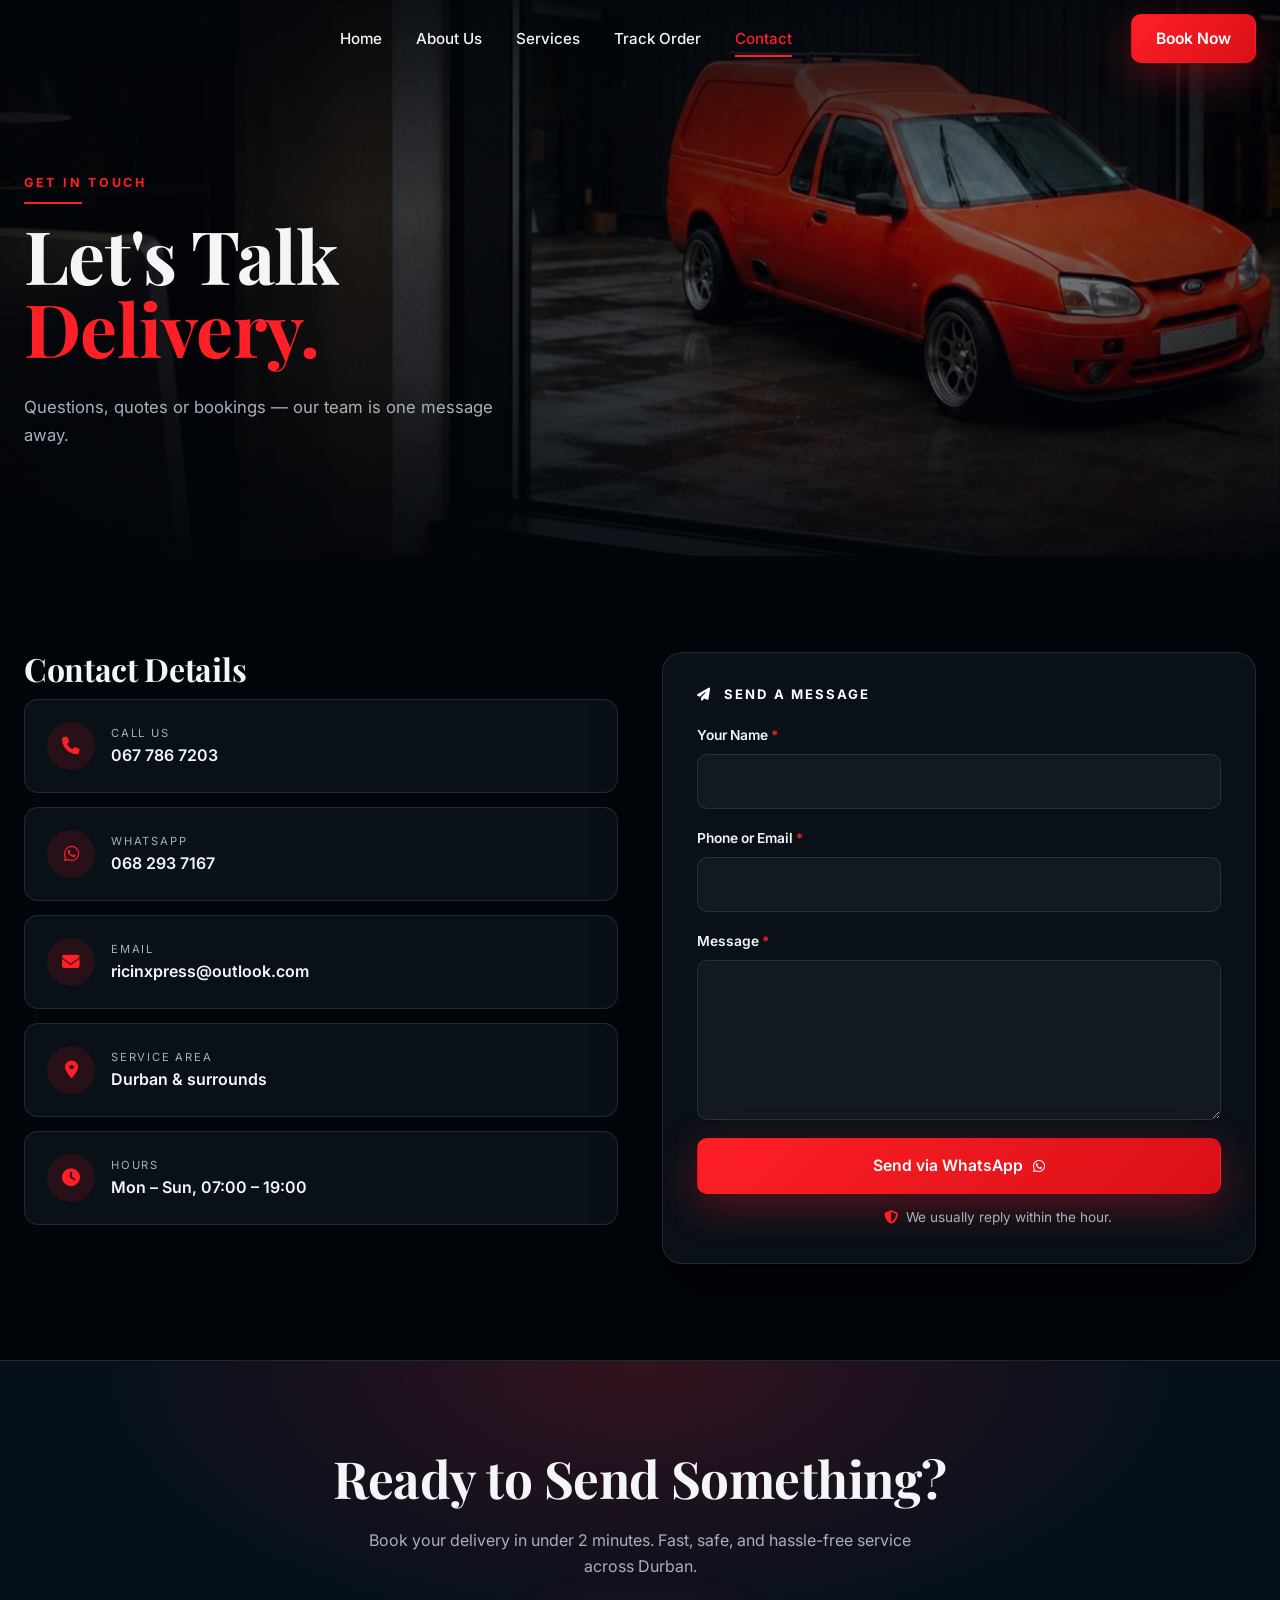
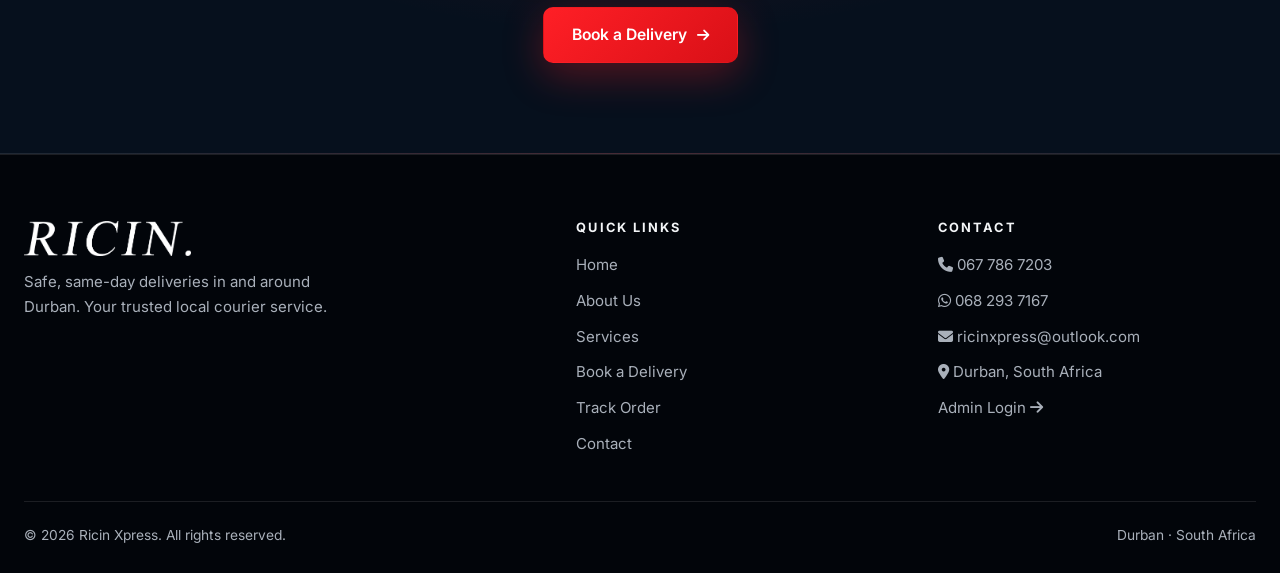
==== contact.html @ 2b0436d1 "files" ====
<!DOCTYPE html>
<html lang="en">
<head>
  <meta charset="UTF-8">
  <meta name="viewport" content="width=device-width, initial-scale=1.0">
  <title>Contact Ricin Xpress | Durban Courier Support</title>
  <meta name="description" content="Call, WhatsApp or email Ricin Xpress for same-day courier bookings and support across Durban. We reply fast, seven days a week.">
  <link rel="canonical" href="https://www.ricinxpress.co.za/contact.html">
  <meta property="og:title" content="Contact Ricin Xpress | Durban Courier Support">
  <meta property="og:description" content="Questions, quotes or bookings — our team is one message away.">
  <meta property="og:type" content="website">
  <meta name="twitter:card" content="summary_large_image">
  <link rel="preconnect" href="https://fonts.googleapis.com">
  <link rel="preconnect" href="https://fonts.gstatic.com" crossorigin>
  <link href="https://fonts.googleapis.com/css2?family=Playfair+Display:ital,wght@0,600;0,700;0,900;1,700&family=Inter:wght@400;500;600;700;900&display=swap" rel="stylesheet">
  <link rel="stylesheet" href="css/styles.css">
  <link rel="stylesheet" href="https://cdnjs.cloudflare.com/ajax/libs/font-awesome/6.5.1/css/all.min.css">
  <link rel="icon" type="image/png" href="favicon.png">
  <link rel="apple-touch-icon" href="apple-touch-icon.png">
  <script>document.documentElement.className+=" js";window.addEventListener("error",function(){document.documentElement.className=document.documentElement.className.replace(" js","");});</script>
</head>
<body>
  <a class="skip-link" href="#main">Skip to content</a>

  <header class="header">
    <div class="header-inner">
      <button class="mobile-toggle" aria-label="Toggle navigation" aria-expanded="false"><span></span><span></span><span></span></button>
      <nav class="nav" aria-label="Main navigation">
        <a href="index.html" class="nav-link">Home</a>
        <a href="about.html" class="nav-link">About Us</a>
        <a href="services.html" class="nav-link">Services</a>
        <a href="track.html" class="nav-link">Track Order</a>
        <a href="contact.html" class="nav-link">Contact</a>
        <a href="book.html" class="btn btn-primary nav-cta">Book Now</a>
      </nav>
      <a href="book.html" class="btn btn-primary header-cta">Book Now</a>
    </div>
  </header>

  <main id="main">
    <section class="page-hero">
      <div class="hero-media">
        <img src="orange.jpeg" alt="Red Ricin Xpress van outside the Durban depot">
      </div>
      <div class="container page-hero-inner">
        <span class="eyebrow">Get In Touch</span>
        <h1 class="page-title">Let's Talk <span class="accent">Delivery.</span></h1>
        <p class="page-lead">Questions, quotes or bookings — our team is one message away.</p>
      </div>
    </section>

    <section class="section">
      <div class="container grid grid-2" style="align-items:start;gap:44px">
        <div class="animate-on-scroll">
          <h2 class="section-title" style="font-size:2rem">Contact Details</h2>
          <div class="grid" style="gap:14px">
            <a class="contact-card" href="tel:0677867203"><span class="ci"><i class="fas fa-phone"></i></span><span><span class="k">Call Us</span><span class="v">067 786 7203</span></span></a>
            <a class="contact-card" href="https://wa.me/27682937167" target="_blank" rel="noopener"><span class="ci"><i class="fab fa-whatsapp"></i></span><span><span class="k">WhatsApp</span><span class="v">068 293 7167</span></span></a>
            <a class="contact-card" href="mailto:ricinxpress@outlook.com"><span class="ci"><i class="fas fa-envelope"></i></span><span><span class="k">Email</span><span class="v">ricinxpress@outlook.com</span></span></a>
            <div class="contact-card"><span class="ci"><i class="fas fa-location-dot"></i></span><span><span class="k">Service Area</span><span class="v">Durban &amp; surrounds</span></span></div>
            <div class="contact-card"><span class="ci"><i class="fas fa-clock"></i></span><span><span class="k">Hours</span><span class="v">Mon – Sun, 07:00 – 19:00</span></span></div>
          </div>
        </div>

        <form class="form-card animate-on-scroll" id="contactForm" novalidate>
          <h2 class="form-section-title"><i class="fas fa-paper-plane"></i> Send a Message</h2>
          <div class="form-group">
            <label for="cName">Your Name <span class="text-red">*</span></label>
            <input type="text" id="cName" maxlength="80" required>
            <span class="field-error" id="err-cName"></span>
          </div>
          <div class="form-group">
            <label for="cContact">Phone or Email <span class="text-red">*</span></label>
            <input type="text" id="cContact" maxlength="120" required>
            <span class="field-error" id="err-cContact"></span>
          </div>
          <div class="form-group">
            <label for="cMessage">Message <span class="text-red">*</span></label>
            <textarea id="cMessage" rows="5" maxlength="800" required></textarea>
            <span class="field-error" id="err-cMessage"></span>
          </div>
          <button type="submit" class="btn btn-primary btn-block">Send via WhatsApp <i class="fab fa-whatsapp"></i></button>
          <p class="track-note" style="justify-content:center;margin-top:12px"><i class="fas fa-shield-halved"></i> We usually reply within the hour.</p>
        </form>
      </div>
    </section>

    <section class="cta-band">
      <div class="container animate-on-scroll">
        <h2>Ready to Send Something?</h2>
        <p>Book your delivery in under 2 minutes. Fast, safe, and hassle-free service across Durban.</p>
        <a href="book.html" class="btn btn-primary">Book a Delivery <i class="fas fa-arrow-right"></i></a>
      </div>
    </section>
  </main>

  <footer class="footer">
    <div class="container">
      <div class="footer-grid">
        <div>
          <span class="brand"><img src="ricin-wordmark.png" alt="RICIN." class="brand-mark"></span>
          <p style="margin-top:14px">Safe, same-day deliveries in and around Durban. Your trusted local courier service.</p>
        </div>
        <div>
          <h4>Quick Links</h4>
          <ul>
            <li><a href="index.html">Home</a></li>
            <li><a href="about.html">About Us</a></li>
            <li><a href="services.html">Services</a></li>
            <li><a href="book.html">Book a Delivery</a></li>
            <li><a href="track.html">Track Order</a></li>
            <li><a href="contact.html">Contact</a></li>
          </ul>
        </div>
        <div>
          <h4>Contact</h4>
          <ul>
            <li><a href="tel:0677867203"><i class="fas fa-phone"></i> 067 786 7203</a></li>
            <li><a href="https://wa.me/27682937167" target="_blank" rel="noopener"><i class="fab fa-whatsapp"></i> 068 293 7167</a></li>
            <li><a href="mailto:ricinxpress@outlook.com"><i class="fas fa-envelope"></i> ricinxpress@outlook.com</a></li>
            <li><i class="fas fa-location-dot"></i> Durban, South Africa</li>
            <li><a href="login.html">Admin Login <i class="fas fa-arrow-right"></i></a></li>
          </ul>
        </div>
      </div>
      <div class="footer-bottom">
        <span>&copy; <span id="year">2026</span> Ricin Xpress. All rights reserved.</span>
        <span>Durban · South Africa</span>
      </div>
    </div>
  </footer>

  <script src="js/main.js"></script>
  <script src="js/contact.js"></script>
</body>
</html>
---- css/styles.css ----
/* ==========================================================================
   RICIN XPRESS — Design System (vanilla CSS)
   ========================================================================== */

:root {
  --black: #02050a;
  --navy: #06101d;
  --navy-2: #0a1624;
  --card: rgba(13, 20, 29, 0.78);
  --card-solid: #0c141f;
  --red: #ff1f26;
  --red-dark: #d91017;
  --white: #ffffff;
  --text: #f3f5f7;
  --muted: #a9b0ba;
  --border: rgba(255, 255, 255, 0.1);
  --border-strong: rgba(255, 255, 255, 0.18);

  --serif: "Playfair Display", Georgia, serif;
  --sans: "Inter", -apple-system, BlinkMacSystemFont, "Segoe UI", sans-serif;

  --glow: 0 12px 40px rgba(255, 31, 38, 0.32);
  --shadow: 0 24px 60px rgba(0, 0, 0, 0.55);
  --radius: 14px;
  --radius-lg: 20px;
  --header-h: 78px;
  --maxw: 1280px;
  --ease: cubic-bezier(0.22, 0.61, 0.36, 1);
}

*,
*::before,
*::after { box-sizing: border-box; }

html { scroll-behavior: smooth; -webkit-text-size-adjust: 100%; }

body {
  margin: 0;
  background: var(--black);
  color: var(--text);
  font-family: var(--sans);
  font-size: 16px;
  line-height: 1.65;
  overflow-x: hidden;
  -webkit-font-smoothing: antialiased;
}

img { max-width: 100%; display: block; }
a { color: inherit; text-decoration: none; }
button, input, select, textarea { font: inherit; color: inherit; }

:focus-visible {
  outline: 2px solid var(--red);
  outline-offset: 3px;
  border-radius: 6px;
}

h1, h2, h3, h4 {
  font-family: var(--serif);
  font-weight: 700;
  line-height: 1.08;
  margin: 0 0 0.4em;
  letter-spacing: -0.01em;
}

p { margin: 0 0 1em; }

.container {
  width: 100%;
  max-width: var(--maxw);
  margin: 0 auto;
  padding: 0 24px;
}

.skip-link {
  position: absolute;
  left: -9999px;
  top: 0;
  background: var(--red);
  color: #fff;
  padding: 10px 18px;
  z-index: 999;
}
.skip-link:focus { left: 12px; top: 12px; }

.eyebrow {
  display: inline-block;
  font-family: var(--sans);
  font-size: 0.78rem;
  font-weight: 700;
  letter-spacing: 0.22em;
  text-transform: uppercase;
  color: var(--red);
  margin-bottom: 14px;
}
.eyebrow::after {
  content: "";
  display: block;
  width: 58px;
  height: 2px;
  background: var(--red);
  margin-top: 8px;
}
.eyebrow.center { display: block; text-align: center; }
.eyebrow.center::after { margin: 8px auto 0; }

.text-red { color: var(--red); }
.muted { color: var(--muted); }
.section { padding: 96px 0; position: relative; }
.section-dark { background: linear-gradient(180deg, var(--black), var(--navy) 55%, var(--black)); }
.section-title { font-size: clamp(2rem, 4.2vw, 3.1rem); margin-bottom: 12px; }
.section-head { max-width: 720px; margin: 0 auto 56px; text-align: center; }
.section-head p { color: var(--muted); }

/* ---------- Buttons ---------- */
.btn {
  white-space: nowrap;
  display: inline-flex;

  align-items: center;
  justify-content: center;
  gap: 10px;
  padding: 14px 28px;
  border-radius: 10px;
  border: 1px solid transparent;
  font-weight: 600;
  font-size: 0.98rem;
  cursor: pointer;
  transition: transform 0.25s var(--ease), box-shadow 0.25s var(--ease),
    background 0.25s var(--ease), border-color 0.25s var(--ease);
  background: transparent;
}
.btn i { font-size: 0.9em; }
.btn-primary {
  background: linear-gradient(135deg, var(--red), var(--red-dark));
  color: #fff;
  box-shadow: var(--glow);
}
.btn-primary:hover { transform: translateY(-2px); box-shadow: 0 16px 48px rgba(255, 31, 38, 0.48); }
.btn-ghost { border-color: var(--border-strong); color: var(--white); -webkit-backdrop-filter: blur(8px); backdrop-filter: blur(8px); }
.btn-ghost:hover { border-color: var(--red); color: var(--red); transform: translateY(-2px); }
.btn-block { width: 100%; }
.btn-sm { padding: 9px 18px; font-size: 0.88rem; gap: 8px; }
.btn[disabled] { opacity: 0.65; cursor: not-allowed; transform: none; }

.spinner {
  width: 16px;
  height: 16px;
  border: 2px solid rgba(255, 255, 255, 0.4);
  border-top-color: #fff;
  border-radius: 50%;
  animation: spin 0.7s linear infinite;
  display: inline-block;
}
@keyframes spin { to { transform: rotate(360deg); } }

/* ---------- Header ---------- */
.header {
  position: fixed;
  inset: 0 0 auto 0;
  height: var(--header-h);
  display: flex;
  align-items: center;
  z-index: 100;
  transition: background 0.35s var(--ease), border-color 0.35s var(--ease), backdrop-filter 0.35s;
  border-bottom: 1px solid transparent;
}
.header.scrolled {
  background: rgba(3, 7, 13, 0.86);
  -webkit-backdrop-filter: blur(16px); backdrop-filter: blur(16px);
  border-bottom-color: var(--border);
}
.header-inner {
  width: 100%;
  max-width: var(--maxw);
  margin: 0 auto;
  padding: 0 24px;
  display: flex;
  align-items: center;
  justify-content: space-between;
  gap: 24px;
}
.brand {
  font-family: var(--serif);
  font-style: italic;
  font-size: 1.9rem;
  font-weight: 700;
  letter-spacing: 0.01em;
  color: var(--white);
  line-height: 1;
}
.brand span { color: var(--white); font-style: italic; font-weight: 700; }
.nav { display: flex; align-items: center; gap: 34px; }
.nav-link {
  position: relative;
  font-size: 0.95rem;
  font-weight: 500;
  color: var(--text);
  padding: 6px 0;
  transition: color 0.25s var(--ease);
}
.nav-link::after {
  content: "";
  position: absolute;
  left: 0;
  bottom: 0;
  height: 2px;
  width: 0;
  background: var(--red);
  transition: width 0.3s var(--ease);
}
.nav-link:hover { color: var(--red); }
.nav-link:hover::after,
.nav-link.active::after { width: 100%; }
.nav-link.active { color: var(--red); }
.header-cta { padding: 11px 24px; }

.mobile-toggle {
  display: none;
  width: 44px;
  height: 44px;
  border: 1px solid var(--border);
  background: rgba(255, 255, 255, 0.04);
  border-radius: 10px;
  cursor: pointer;
  position: relative;
}
.mobile-toggle span {
  position: absolute;
  left: 12px;
  width: 18px;
  height: 2px;
  background: var(--white);
  transition: transform 0.3s var(--ease), opacity 0.2s;
}
.mobile-toggle span:nth-child(1) { top: 15px; }
.mobile-toggle span:nth-child(2) { top: 21px; }
.mobile-toggle span:nth-child(3) { top: 27px; }
.mobile-toggle.active span:nth-child(1) { transform: translateY(6px) rotate(45deg); }
.mobile-toggle.active span:nth-child(2) { opacity: 0; }
.mobile-toggle.active span:nth-child(3) { transform: translateY(-6px) rotate(-45deg); }

/* ---------- Hero ---------- */
.hero {
  position: relative;
  min-height: 100vh;
  display: flex;
  align-items: center;
  padding: calc(var(--header-h) + 48px) 0 56px;
  overflow: hidden;
}
.hero-media {
  position: absolute;
  inset: 0;
  z-index: 0;
}
.hero-media img {
  width: 100%;
  height: 100%;
  object-fit: cover;
  object-position: 55% 72%;
  filter: brightness(1.14) contrast(1.06) saturate(1.08);
  image-rendering: -webkit-optimize-contrast;
}
.hero-media::after {
  content: "";
  position: absolute;
  inset: 0;
  background: linear-gradient(100deg, rgba(2, 5, 10, 0.9) 8%, rgba(2, 5, 10, 0.66) 38%,
      rgba(2, 5, 10, 0.16) 68%, rgba(2, 5, 10, 0.45) 100%),
    radial-gradient(70% 60% at 12% 40%, rgba(255, 31, 38, 0.12), transparent 70%);
}

.hero-inner { position: relative; z-index: 1; width: 100%; }
.hero-copy { max-width: 620px; }
.badge-pill {
  display: inline-flex;
  align-items: center;
  gap: 10px;
  padding: 9px 18px;
  border-radius: 999px;
  border: 1px solid var(--border);
  background: rgba(255, 255, 255, 0.05);
  -webkit-backdrop-filter: blur(10px); backdrop-filter: blur(10px);
  font-size: 0.76rem;
  font-weight: 700;
  letter-spacing: 0.18em;
  text-transform: uppercase;
  margin-bottom: 26px;
}
.badge-pill .dot {
  width: 8px;
  height: 8px;
  border-radius: 50%;
  background: var(--red);
  box-shadow: 0 0 0 0 rgba(255, 31, 38, 0.6);
  animation: pulse 2s infinite;
}
@keyframes pulse {
  70% { box-shadow: 0 0 0 12px rgba(255, 31, 38, 0); }
  100% { box-shadow: 0 0 0 0 rgba(255, 31, 38, 0); }
}
.hero-title {
  font-size: clamp(3rem, 8vw, 6rem);
  line-height: 0.94;
  margin-bottom: 16px;
  font-style: italic;
  font-weight: 700;
  letter-spacing: 0.01em;
}
.hero-title .line-2 {
  display: block;
  font-family: var(--sans);
  font-weight: 900;
  letter-spacing: -0.02em;
  color: var(--red);
  text-shadow: 0 0 60px rgba(255, 31, 38, 0.45);
}
.hero-sub {
  font-family: var(--sans);
  font-size: clamp(1.25rem, 2.6vw, 1.85rem);
  font-weight: 500;
  color: var(--white);
  margin-bottom: 14px;
}
.hero-text { color: var(--muted); max-width: 470px; margin-bottom: 28px; }
.hero-points { list-style: none; margin: 0 0 32px; padding: 0; display: grid; gap: 14px; }
.hero-points li { display: flex; align-items: center; gap: 14px; font-weight: 500; }
.hero-points i { color: var(--red); width: 22px; text-align: center; font-size: 1.05rem; }
.hero-actions { display: flex; flex-wrap: wrap; gap: 14px; }

/* Feature strip */
.feature-strip {
  position: relative;
  z-index: 1;
  margin-top: 56px;
  display: grid;
  grid-template-columns: repeat(4, 1fr);
  background: var(--card);
  border: 1px solid var(--border);
  border-radius: var(--radius-lg);
  -webkit-backdrop-filter: blur(14px); backdrop-filter: blur(14px);
  overflow: hidden;
}
.feature-strip .fs-item {
  display: flex;
  align-items: center;
  gap: 16px;
  padding: 24px 26px;
  border-right: 1px solid var(--border);
}
.feature-strip .fs-item:last-child { border-right: none; }
.fs-icon {
  width: 46px;
  height: 46px;
  flex: 0 0 46px;
  border-radius: 50%;
  background: rgba(255, 31, 38, 0.12);
  color: var(--red);
  display: grid;
  place-items: center;
  font-size: 1.1rem;
}
.fs-item strong { display: block; font-size: 0.97rem; }
.fs-item span { font-size: 0.86rem; color: var(--muted); }

/* ---------- Page hero (inner pages) ---------- */
.page-hero {
  position: relative;
  padding: calc(var(--header-h) + 90px) 0 90px;
  overflow: hidden;
}
.page-hero .hero-media img { object-position: center; }
.page-hero-inner { position: relative; z-index: 1; }
.page-title { font-size: clamp(2.6rem, 6.5vw, 4.6rem); line-height: 1; }
.page-title .accent { display: block; color: var(--red); }
.page-lead { color: var(--muted); max-width: 500px; font-size: 1.05rem; }

/* ---------- Cards ---------- */
.grid { display: grid; gap: 22px; }
.grid-2 { grid-template-columns: repeat(2, 1fr); }
.grid-3 { grid-template-columns: repeat(3, 1fr); }
.grid-4 { grid-template-columns: repeat(4, 1fr); }

.card {
  background: var(--card);
  border: 1px solid var(--border);
  border-radius: var(--radius-lg);
  padding: 30px;
  -webkit-backdrop-filter: blur(12px); backdrop-filter: blur(12px);
  transition: transform 0.35s var(--ease), border-color 0.35s var(--ease), box-shadow 0.35s var(--ease);
  position: relative;
  overflow: hidden;
}
.card:hover {
  transform: translateY(-6px);
  border-color: rgba(255, 31, 38, 0.45);
  box-shadow: 0 22px 50px rgba(0, 0, 0, 0.5), 0 0 0 1px rgba(255, 31, 38, 0.12);
}
.card h3 { font-size: 1.28rem; margin-bottom: 8px; }
.card p { color: var(--muted); margin: 0; font-size: 0.95rem; }
.card-icon {
  width: 54px;
  height: 54px;
  border-radius: 14px;
  display: grid;
  place-items: center;
  background: rgba(255, 31, 38, 0.12);
  color: var(--red);
  font-size: 1.3rem;
  margin-bottom: 20px;
}
.card-link {
  display: inline-flex;
  align-items: center;
  gap: 8px;
  margin-top: 18px;
  color: var(--red);
  font-weight: 600;
  font-size: 0.92rem;
}
.card-link i { transition: transform 0.25s var(--ease); }
.card:hover .card-link i { transform: translateX(5px); }

/* Steps */
.steps { display: grid; grid-template-columns: repeat(4, 1fr); gap: 22px; position: relative; }
.steps::before {
  content: "";
  position: absolute;
  top: 34px;
  left: 12%;
  right: 12%;
  height: 1px;
  background: linear-gradient(90deg, transparent, rgba(255, 31, 38, 0.5), transparent);
}
.step { text-align: center; position: relative; }
.step-num {
  width: 68px;
  height: 68px;
  margin: 0 auto 18px;
  border-radius: 50%;
  display: grid;
  place-items: center;
  font-family: var(--serif);
  font-size: 1.4rem;
  font-weight: 700;
  color: var(--white);
  background: var(--navy-2);
  border: 1px solid var(--border-strong);
  position: relative;
  z-index: 1;
  transition: all 0.35s var(--ease);
}
.step:hover .step-num {
  border-color: var(--red);
  color: var(--red);
  box-shadow: var(--glow);
}
.step h3 { font-size: 1.15rem; margin-bottom: 6px; }
.step p { color: var(--muted); font-size: 0.92rem; margin: 0; }

/* CTA band */
.cta-band {
  position: relative;
  padding: 90px 0;
  text-align: center;
  background: radial-gradient(60% 100% at 50% 0%, rgba(255, 31, 38, 0.18), transparent 70%), var(--navy);
  border-top: 1px solid var(--border);
  border-bottom: 1px solid var(--border);
}
.cta-band h2 { font-size: clamp(2rem, 5vw, 3.2rem); }
.cta-band p { color: var(--muted); max-width: 560px; margin: 0 auto 28px; }

/* ---------- Forms ---------- */
.form-card {
  background: var(--card);
  border: 1px solid var(--border);
  border-radius: var(--radius-lg);
  padding: 34px;
  -webkit-backdrop-filter: blur(14px); backdrop-filter: blur(14px);
  box-shadow: var(--shadow);
}
.form-section + .form-section { margin-top: 34px; padding-top: 30px; border-top: 1px solid var(--border); }
.form-section-title {
  display: flex;
  align-items: center;
  gap: 12px;
  font-family: var(--sans);
  font-size: 0.82rem;
  letter-spacing: 0.16em;
  text-transform: uppercase;
  font-weight: 700;
  color: var(--white);
  margin-bottom: 22px;
}
.form-section-title .num { color: var(--red); }
.form-row { display: grid; grid-template-columns: 1fr 1fr; gap: 18px; }
.form-group { margin-bottom: 18px; display: flex; flex-direction: column; }
.form-group label { font-size: 0.86rem; font-weight: 600; margin-bottom: 8px; }
.form-group label .req { color: var(--red); }
.form-group input,
.form-group select,
.form-group textarea {
  background: rgba(255, 255, 255, 0.04);
  border: 1px solid var(--border);
  border-radius: 10px;
  padding: 13px 15px;
  color: var(--white);
  transition: border-color 0.25s var(--ease), box-shadow 0.25s var(--ease), background 0.25s;
  width: 100%;
}
.form-group textarea { min-height: 110px; resize: vertical; }
.form-group input::placeholder,
.form-group textarea::placeholder { color: #6f7783; }
.form-group input:focus,
.form-group select:focus,
.form-group textarea:focus {
  outline: none;
  border-color: var(--red);
  background: rgba(255, 31, 38, 0.06);
  box-shadow: 0 0 0 4px rgba(255, 31, 38, 0.12);
}
.form-group input.error,
.form-group select.error,
.form-group textarea.error { border-color: var(--red); background: rgba(255, 31, 38, 0.08); }
.field-error {
  display: none;
  color: var(--red);
  font-size: 0.8rem;
  margin-top: 6px;
}
.field-error.show { display: block; }
select option { background: var(--navy-2); color: var(--white); }

/* ---------- Toast ---------- */
.toast {
  position: fixed;
  bottom: 28px;
  right: 28px;
  z-index: 2000;
  display: flex;
  align-items: center;
  gap: 12px;
  padding: 14px 20px;
  border-radius: 12px;
  background: var(--card-solid);
  border: 1px solid var(--border-strong);
  box-shadow: var(--shadow);
  transform: translateY(24px);
  opacity: 0;
  transition: all 0.35s var(--ease);
  max-width: min(92vw, 380px);
  font-size: 0.93rem;
}
.toast.show { transform: translateY(0); opacity: 1; }
.toast .ico { width: 26px; height: 26px; border-radius: 50%; display: grid; place-items: center; font-size: 0.8rem; flex: 0 0 26px; }
.toast.success .ico { background: rgba(34, 197, 94, 0.15); color: #22c55e; }
.toast.error .ico { background: rgba(255, 31, 38, 0.15); color: var(--red); }
.toast.info .ico { background: rgba(255, 255, 255, 0.12); color: var(--white); }

/* ---------- Tracking ---------- */
.track-card {
  background: var(--card);
  border: 1px solid var(--border);
  border-radius: var(--radius-lg);
  padding: 26px;
  -webkit-backdrop-filter: blur(14px); backdrop-filter: blur(14px);
  max-width: 780px;
}
.track-form { display: flex; align-items: center; gap: 16px; flex-wrap: wrap; }
.track-icon {
  width: 62px;
  height: 62px;
  flex: 0 0 62px;
  border-radius: 50%;
  background: rgba(255, 31, 38, 0.1);
  color: var(--red);
  display: grid;
  place-items: center;
  font-size: 1.4rem;
}
.track-form input {
  flex: 1 1 240px;
  background: rgba(255, 255, 255, 0.04);
  border: 1px solid var(--border);
  border-radius: 10px;
  padding: 15px 16px;
  color: var(--white);
  text-transform: uppercase;
}
.track-form input:focus { outline: none; border-color: var(--red); box-shadow: 0 0 0 4px rgba(255, 31, 38, 0.12); }
.track-note { display: flex; align-items: center; gap: 8px; margin: 16px 0 0 78px; font-size: 0.85rem; color: var(--muted); }
.track-note i { color: var(--red); }

.result {
  display: none;
  margin-top: 34px;
  animation: fadeUp 0.5s var(--ease);
}
.result.show { display: block; }
.result-head {
  display: flex;
  justify-content: space-between;
  align-items: center;
  flex-wrap: wrap;
  gap: 14px;
  padding-bottom: 22px;
  margin-bottom: 26px;
  border-bottom: 1px solid var(--border);
}
.result-ref { font-family: var(--serif); font-size: 1.9rem; color: var(--white); }
.result-date { font-size: 0.88rem; color: var(--muted); }

.status-badge {
  display: inline-flex;
  align-items: center;
  gap: 8px;
  padding: 7px 16px;
  border-radius: 999px;
  font-size: 0.8rem;
  font-weight: 700;
  letter-spacing: 0.06em;
  text-transform: uppercase;
  border: 1px solid;
}
.status-pending { color: #fbbf24; border-color: rgba(251, 191, 36, 0.4); background: rgba(251, 191, 36, 0.1); }
.status-confirmed { color: #60a5fa; border-color: rgba(96, 165, 250, 0.4); background: rgba(96, 165, 250, 0.1); }
.status-onway { color: #c084fc; border-color: rgba(192, 132, 252, 0.4); background: rgba(192, 132, 252, 0.1); }
.status-pickedup { color: #fb923c; border-color: rgba(251, 146, 60, 0.4); background: rgba(251, 146, 60, 0.1); }
.status-completed { color: #22c55e; border-color: rgba(34, 197, 94, 0.4); background: rgba(34, 197, 94, 0.1); }

.timeline { display: grid; grid-template-columns: repeat(5, 1fr); gap: 10px; margin: 8px 0 36px; position: relative; }
.timeline::before {
  content: "";
  position: absolute;
  top: 23px;
  left: 10%;
  right: 10%;
  height: 2px;
  background: var(--border);
}
.timeline-step { text-align: center; position: relative; }
.timeline-dot {
  width: 46px;
  height: 46px;
  margin: 0 auto 12px;
  border-radius: 50%;
  display: grid;
  place-items: center;
  background: var(--navy-2);
  border: 2px solid var(--border);
  color: var(--muted);
  position: relative;
  z-index: 1;
  transition: all 0.4s var(--ease);
}
.timeline-step .label { font-size: 0.85rem; color: var(--muted); font-weight: 500; }
.timeline-step.completed .timeline-dot { border-color: #22c55e; color: #22c55e; background: rgba(34, 197, 94, 0.12); }
.timeline-step.completed .label { color: var(--text); }
.timeline-step.active .timeline-dot {
  border-color: var(--red);
  color: #fff;
  background: linear-gradient(135deg, var(--red), var(--red-dark));
  box-shadow: 0 0 0 6px rgba(255, 31, 38, 0.14);
  animation: glowPulse 2.2s infinite;
}
.timeline-step.active .label { color: var(--white); font-weight: 700; }
@keyframes glowPulse {
  0%, 100% { box-shadow: 0 0 0 6px rgba(255, 31, 38, 0.14); }
  50% { box-shadow: 0 0 0 14px rgba(255, 31, 38, 0.02); }
}

.detail-grid { display: grid; grid-template-columns: repeat(2, 1fr); gap: 16px; }
.detail {
  background: rgba(255, 255, 255, 0.03);
  border: 1px solid var(--border);
  border-radius: 12px;
  padding: 16px 18px;
}
.detail .k {
  display: block;
  font-size: 0.72rem;
  letter-spacing: 0.14em;
  text-transform: uppercase;
  color: var(--muted);
  margin-bottom: 6px;
}
.detail .v { font-weight: 500; word-break: break-word; }

.error-card {
  display: none;
  margin-top: 34px;
  text-align: center;
  padding: 46px 30px;
  border: 1px solid rgba(255, 31, 38, 0.3);
  border-radius: var(--radius-lg);
  background: rgba(255, 31, 38, 0.06);
}
.error-card.show { display: block; animation: fadeUp 0.4s var(--ease); }
.error-card i { font-size: 2.2rem; color: var(--red); margin-bottom: 14px; }

/* ---------- Contact ---------- */
.contact-card {
  display: flex;
  align-items: center;
  gap: 16px;
  padding: 22px;
  background: var(--card);
  border: 1px solid var(--border);
  border-radius: var(--radius);
  transition: all 0.3s var(--ease);
}
.contact-card:hover { transform: translateY(-4px); border-color: rgba(255, 31, 38, 0.5); }
.contact-card .ci {
  width: 48px;
  height: 48px;
  flex: 0 0 48px;
  border-radius: 50%;
  background: rgba(255, 31, 38, 0.12);
  color: var(--red);
  display: grid;
  place-items: center;
  font-size: 1.1rem;
}
.contact-card .k { display: block; font-size: 0.7rem; letter-spacing: 0.16em; text-transform: uppercase; color: var(--muted); }
.contact-card .v { font-weight: 600; word-break: break-word; }

/* ---------- Footer ---------- */
.footer {
  background: var(--black);
  border-top: 1px solid var(--border);
  padding: 66px 0 26px;
}
.footer-grid { display: grid; grid-template-columns: 1.6fr 1fr 1fr; gap: 44px; }
.footer h4 {
  font-family: var(--sans);
  font-size: 0.8rem;
  letter-spacing: 0.16em;
  text-transform: uppercase;
  margin-bottom: 18px;
}
.footer ul { list-style: none; margin: 0; padding: 0; display: grid; gap: 11px; }
.footer a, .footer li { color: var(--muted); font-size: 0.94rem; }
.footer a:hover { color: var(--red); }
.footer p { color: var(--muted); font-size: 0.94rem; max-width: 340px; }
.footer-bottom {
  margin-top: 44px;
  padding-top: 22px;
  border-top: 1px solid var(--border);
  display: flex;
  justify-content: space-between;
  flex-wrap: wrap;
  gap: 12px;
  font-size: 0.86rem;
  color: var(--muted);
}

/* ---------- Animations ---------- */
.animate-on-scroll { opacity: 1; transform: none; }
.js .animate-on-scroll {
  opacity: 0;
  transform: translateY(26px);
  transition: opacity 0.7s var(--ease), transform 0.7s var(--ease);
}
.animate-on-scroll.visible { opacity: 1; transform: none; }
@keyframes fadeUp { from { opacity: 0; transform: translateY(18px); } to { opacity: 1; transform: none; } }

@media (prefers-reduced-motion: reduce) {
  *, *::before, *::after { animation-duration: 0.001ms !important; transition-duration: 0.001ms !important; }

}

/* ---------- Admin ---------- */
.auth-wrap {
  min-height: 100vh;
  display: grid;
  place-items: center;
  padding: 40px 20px;
  position: relative;
  overflow: hidden;
}
.auth-card {
  position: relative;
  z-index: 1;
  width: 100%;
  max-width: 420px;
  background: var(--card);
  border: 1px solid var(--border);
  border-radius: var(--radius-lg);
  padding: 40px 34px;
  -webkit-backdrop-filter: blur(18px); backdrop-filter: blur(18px);
  box-shadow: var(--shadow);
  text-align: center;
}
.auth-card .brand { display: inline-block; margin-bottom: 6px; }
.auth-card form { text-align: left; margin-top: 22px; }

.admin-shell { min-height: 100vh; background: var(--black); padding-top: var(--header-h); }
.admin-bar {
  position: fixed;
  inset: 0 0 auto 0;
  height: var(--header-h);
  background: rgba(3, 7, 13, 0.92);
  -webkit-backdrop-filter: blur(16px); backdrop-filter: blur(16px);
  border-bottom: 1px solid var(--border);
  display: flex;
  align-items: center;
  z-index: 100;
}
.stat-card {
  background: var(--card);
  border: 1px solid var(--border);
  border-radius: var(--radius-lg);
  padding: 24px;
}
.stat-card .k {
  display: block;
  font-size: 0.72rem;
  letter-spacing: 0.16em;
  text-transform: uppercase;
  color: var(--muted);
}
.stat-card .v {
  display: block;
  font-family: var(--serif);
  font-size: 2.6rem;
  line-height: 1.1;
  margin: 6px 0 2px;
}

.stat-card .n { font-family: var(--serif); font-size: 2.6rem; line-height: 1.1; margin: 6px 0 2px; }
.stat-card .s { font-size: 0.82rem; color: var(--muted); }
.stat-card.accent { border-color: rgba(255, 31, 38, 0.35); box-shadow: 0 0 40px rgba(255, 31, 38, 0.08) inset; }

.toolbar { display: grid; grid-template-columns: 2fr 1fr 1fr; gap: 14px; margin: 26px 0; }
.toolbar input, .toolbar select {
  background: rgba(255, 255, 255, 0.04);
  border: 1px solid var(--border);
  border-radius: 10px;
  padding: 12px 14px;
  color: var(--white);
  width: 100%;
}
.toolbar input:focus, .toolbar select:focus { outline: none; border-color: var(--red); }

.table-wrap {
  background: var(--card);
  border: 1px solid var(--border);
  border-radius: var(--radius-lg);
  overflow: auto;
}
table { width: 100%; border-collapse: collapse; min-width: 940px; }
th {
  text-align: left;
  font-size: 0.72rem;
  letter-spacing: 0.14em;
  text-transform: uppercase;
  color: var(--muted);
  padding: 16px 18px;
  border-bottom: 1px solid var(--border);
  white-space: nowrap;
}
td { padding: 16px 18px; border-bottom: 1px solid var(--border); font-size: 0.92rem; vertical-align: top; }
tr:last-child td { border-bottom: none; }
tbody tr:hover { background: rgba(255, 255, 255, 0.03); }
.order-ref { font-family: ui-monospace, "SFMono-Regular", monospace; color: var(--red); font-weight: 700; }
.order-status-select {
  background: rgba(255, 255, 255, 0.05);
  border: 1px solid var(--border);
  border-radius: 8px;
  padding: 7px 10px;
  font-size: 0.82rem;
  cursor: pointer;
}
.order-actions { display: flex; gap: 8px; }
.btn-icon {
  width: 34px;
  height: 34px;
  border-radius: 8px;
  border: 1px solid var(--border);
  background: rgba(255, 255, 255, 0.04);
  cursor: pointer;
  transition: all 0.25s var(--ease);
}
.btn-icon:hover { border-color: var(--red); color: var(--red); }
.btn-delete:hover { background: rgba(255, 31, 38, 0.14); }

.order-cards { display: none; gap: 14px; }
.order-card { background: var(--card); border: 1px solid var(--border); border-radius: var(--radius); padding: 18px; }
.order-card .row { display: flex; justify-content: space-between; gap: 12px; font-size: 0.88rem; padding: 4px 0; }
.order-card .row span:first-child { color: var(--muted); }

.empty-state { display: none; text-align: center; padding: 60px 20px; color: var(--muted); }
.empty-state i { font-size: 2rem; color: var(--red); margin-bottom: 12px; }

.modal {
  position: fixed;
  inset: 0;
  z-index: 500;
  background: rgba(2, 5, 10, 0.8);
  -webkit-backdrop-filter: blur(6px); backdrop-filter: blur(6px);
  display: none;
  align-items: center;
  justify-content: center;
  padding: 24px;
}
.modal.show { display: flex; }
.modal-box {
  width: 100%;
  max-width: 620px;
  max-height: 86vh;
  overflow: auto;
  background: var(--card-solid);
  border: 1px solid var(--border-strong);
  border-radius: var(--radius-lg);
  padding: 30px;
  animation: fadeUp 0.3s var(--ease);
}
.modal-row { display: grid; grid-template-columns: 190px 1fr; gap: 12px; padding: 12px 0; border-bottom: 1px solid var(--border); }
.modal-label { color: var(--muted); font-size: 0.85rem; }
.modal-actions { display: flex; gap: 12px; justify-content: flex-end; margin-top: 24px; flex-wrap: wrap; }

/* ---------- Responsive ---------- */
@media (max-width: 1024px) {
  .grid-4 { grid-template-columns: repeat(2, 1fr); }
  .grid-3 { grid-template-columns: repeat(2, 1fr); }
  .feature-strip { grid-template-columns: repeat(2, 1fr); }
  .feature-strip .fs-item:nth-child(2n) { border-right: none; }
  .feature-strip .fs-item:nth-child(-n + 2) { border-bottom: 1px solid var(--border); }
  .steps { grid-template-columns: repeat(2, 1fr); }
  .steps::before { display: none; }
  .footer-grid { grid-template-columns: 1fr 1fr; }
}

@media (max-width: 900px) {
  .mobile-toggle { display: block; }
  .nav {
    position: fixed;
    inset: 0;
    height: 100vh;
    height: 100dvh;
    flex-direction: column;
    justify-content: flex-start;
    align-items: center;
    gap: 22px;
    padding: calc(var(--header-h) + 28px) 20px calc(env(safe-area-inset-bottom, 0px) + 40px);
    overflow-y: auto;
    -webkit-overflow-scrolling: touch;
    overscroll-behavior: contain;
    background: rgba(2, 5, 10, 0.97);
    -webkit-backdrop-filter: blur(20px); backdrop-filter: blur(20px);
    transform: translateX(100%);
    transition: transform 0.4s var(--ease);
    z-index: 90;
  }
  .nav.open { transform: none; }
  .nav-link { font-size: 1.25rem; font-family: var(--serif); }
  .nav .nav-cta { width: auto; margin-top: 8px; }
  .header { height: var(--header-h); }
  .header-inner { justify-content: space-between; gap: 12px; }
  .mobile-toggle { position: relative; z-index: 120; }
  .header-cta { display: none; }
  .nav .nav-cta { display: inline-flex; }
  .table-wrap { display: none; }
  .order-cards { display: grid; }
  .toolbar { grid-template-columns: 1fr; }
  .modal-row { grid-template-columns: 1fr; gap: 2px; }
}

@media (max-width: 768px) {
  .section { padding: 68px 0; }
  .grid-2, .grid-3, .grid-4, .form-row, .detail-grid { grid-template-columns: 1fr; }
  .hero { min-height: auto; padding-top: calc(var(--header-h) + 40px); }
  .hero-media img { object-position: 55% 76%; }
  .hero-media::after { background: linear-gradient(180deg, rgba(2, 5, 10, 0.48), rgba(2, 5, 10, 0.3) 60%, rgba(2, 5, 10, 0.7)); }
  .feature-strip { grid-template-columns: 1fr; }
  .feature-strip .fs-item { border-right: none; border-bottom: 1px solid var(--border); }
  .feature-strip .fs-item:last-child { border-bottom: none; }
  .timeline { grid-template-columns: 1fr; gap: 0; }
  .timeline::before { top: 0; bottom: 0; left: 23px; right: auto; width: 2px; height: auto; }
  .timeline-step { display: flex; align-items: center; gap: 16px; text-align: left; padding: 10px 0; }
  .timeline-dot { margin: 0; }
  .footer-grid { grid-template-columns: 1fr; }
  .track-note { margin-left: 0; }
  .steps { grid-template-columns: 1fr; }
  .form-card { padding: 24px 18px; }
}

@media (max-width: 480px) {
  .container { padding: 0 18px; }
  .brand { font-size: 1.5rem; }
  .btn { width: 100%; }
  .hero-actions .btn, .cta-band .btn { width: 100%; }
  .track-form { flex-direction: column; align-items: stretch; gap: 12px; }
  .track-icon { display: none; }
  .track-form input {
    flex: 0 0 auto;
    width: 100%;
    height: 54px;
    padding: 0 14px;
    font-size: 0.95rem;
    text-overflow: ellipsis;
  }
  .track-form input::placeholder { font-size: 0.85rem; }
  .track-card { padding: 18px 16px; }
  .track-note { font-size: 0.8rem; }
}

/* Brand wordmark image */
.brand-mark {
  height: 1.9rem;
  width: auto;
  display: block;
  object-fit: contain;
}
.footer .brand-mark { height: 2.2rem; }
.auth-card .brand-mark { height: 2.4rem; margin: 0 auto 16px; }
.hero-title .brand-mark { height: clamp(2rem, 5.2vw, 4rem); width: auto; display: inline-block; }
@media (max-width: 768px) {
  .brand-mark { height: 1.5rem; }
}

/* Header without wordmark: nav centred on desktop */
@media (min-width: 901px) {
  .header-inner { justify-content: flex-end; }
  .nav { margin-right: auto; margin-left: auto; }
}

/* Home hero photo composition (coded layout, photo on the right) */
@media (min-width: 769px) {
  .hero { min-height: 92vh; max-height: 1040px; }
  .hero .hero-media img { object-position: 55% 74%; }
  .hero .hero-media::after {
    background: linear-gradient(95deg, rgba(2, 5, 10, 0.86) 0%, rgba(2, 5, 10, 0.7) 24%,
        rgba(2, 5, 10, 0.3) 42%, rgba(2, 5, 10, 0.02) 58%, rgba(2, 5, 10, 0.28) 100%),
      linear-gradient(180deg, rgba(2, 5, 10, 0.55) 0%, transparent 22%, rgba(2, 5, 10, 0.6) 100%);
  }
}
.hero-title { text-shadow: 0 6px 40px rgba(0, 0, 0, 0.55); }

/* Image safety: never crop key subjects, never overflow */
img { max-width: 100%; }
.page-hero { min-height: 46vh; }
.page-hero .hero-media img { object-position: 70% center; }
.page-hero .hero-media::after {
  background: linear-gradient(100deg, rgba(2, 5, 10, 0.88) 0%, rgba(2, 5, 10, 0.66) 45%,
      rgba(2, 5, 10, 0.36) 100%),
    linear-gradient(180deg, rgba(2, 5, 10, 0.62) 0%, transparent 38%, rgba(2, 5, 10, 0.7) 100%);
}
.section img:not(.brand-mark) { width: 100%; height: auto; object-fit: cover; display: block; }
@media (max-width: 768px) {
  .hero { min-height: auto; }
  .hero .hero-media img { object-position: 55% 78%; filter: brightness(1.3) contrast(1.08) saturate(1.12); }
  .hero .hero-media::after {
    background: linear-gradient(180deg, rgba(2, 5, 10, 0.42) 0%, rgba(2, 5, 10, 0.26) 55%, rgba(2, 5, 10, 0.66) 100%);
  }
  .hero-title, .hero-sub, .hero-text { text-shadow: 0 4px 24px rgba(0, 0, 0, 0.75); }
  .page-hero { min-height: 0; }
  .page-hero .hero-media img { filter: brightness(1.26) contrast(1.06) saturate(1.1); }
}

/* ---------- Motion polish: unified easing + durations ---------- */
:root {
  --ease: cubic-bezier(0.22, 0.61, 0.36, 1);
  --dur-fast: 160ms;
  --dur: 260ms;
  --dur-slow: 420ms;
}
/* smooth scrolling handled in JS (scroll-behavior would fight the inertial loop) */
a, button, .btn, .card, .step, .fs-item, .nav-link, .service-card,
input, select, textarea, .order-card, .stat-card, .timeline-dot {
  transition: color var(--dur-fast) var(--ease), background-color var(--dur) var(--ease),
    border-color var(--dur) var(--ease), box-shadow var(--dur) var(--ease),
    transform var(--dur) var(--ease), opacity var(--dur) var(--ease);
}
.header { transition: background-color var(--dur-slow) var(--ease), box-shadow var(--dur-slow) var(--ease),
    backdrop-filter var(--dur-slow) var(--ease), border-color var(--dur-slow) var(--ease); }
.btn:hover { transform: translateY(-2px); }
.btn:active { transform: translateY(0); }
.card:hover, .step:hover { transform: translateY(-4px); }
.hero-media img { will-change: transform; }
.js .animate-on-scroll { transition: opacity 620ms var(--ease), transform 620ms var(--ease); }

@media (prefers-reduced-motion: reduce) {

  *, *::before, *::after {
    animation-duration: 0.001ms !important;
    transition-duration: 0.001ms !important;
    scroll-behavior: auto !important;
  }
}




/* Inline brand wordmark inside headings */
.inline-mark {
  display: inline-block;
  height: 0.82em;
  width: auto;
  vertical-align: baseline;
  transform: translateY(0.04em);
  margin-right: 0.06em;
}

/* Only one CTA: menu CTA on mobile, header CTA on desktop */
@media (min-width: 901px) { .nav .nav-cta { display: none; } }

/* ── Faded edge imagery (photos melting into the page) ─────── */
.cutout,
.faded-media img{
  width:100%;
  height:auto;
  display:block;
  border:0 !important;
  border-radius:0 !important;
  background:transparent;
  object-fit:cover;
  filter:contrast(1.06) saturate(1.04) brightness(1.02);
  -webkit-mask-image:radial-gradient(ellipse 72% 70% at 50% 48%, #000 30%, rgba(0,0,0,.6) 62%, transparent 92%);
  mask-image:radial-gradient(ellipse 72% 70% at 50% 48%, #000 30%, rgba(0,0,0,.6) 62%, transparent 92%);
  transition:transform var(--dur, .45s) var(--ease, cubic-bezier(.22,.61,.36,1)),
             filter var(--dur, .45s) var(--ease, cubic-bezier(.22,.61,.36,1));
}
.cutout:hover,
.faded-media img:hover{ transform:translateY(-6px) scale(1.015); filter:contrast(1.1) saturate(1.08) brightness(1.05); }
.cutout-wrap,
.faded-media{
  position:relative;
  max-width:100%;
  display:flex;
  align-items:center;
  justify-content:center;
  padding:8px 0;
  overflow:hidden;
}
/* Founder: faded photo on mobile only, original framed photo on desktop */
.founder-cutout{ display:none; }
@media (max-width:900px){
  .founder-photo{ display:none; }
  .founder-cutout{ display:block; }
}

/* ── Realistic faded photography (all pages except home hero) ── */
.page-hero .hero-media img {
  -webkit-mask-image: radial-gradient(ellipse 85% 82% at 50% 45%, #000 34%, rgba(0,0,0,.55) 68%, transparent 96%);
  mask-image: radial-gradient(ellipse 85% 82% at 50% 45%, #000 34%, rgba(0,0,0,.55) 68%, transparent 96%);
  filter: brightness(1.16) contrast(1.07) saturate(1.08);
}
.founder-photo {
  -webkit-mask-image: radial-gradient(ellipse 68% 66% at 50% 46%, #000 22%, rgba(0,0,0,.5) 58%, transparent 90%);
  mask-image: radial-gradient(ellipse 68% 66% at 50% 46%, #000 22%, rgba(0,0,0,.5) 58%, transparent 90%);
  filter: brightness(1.16) contrast(1.07) saturate(1.08);
}
.founder-photo {
  border: 0 !important;
  border-radius: 0 !important;
  background: transparent;
}
@media (max-width: 900px) {
  .page-hero .hero-media img {
    -webkit-mask-image: radial-gradient(ellipse 110% 78% at 50% 42%, #000 40%, rgba(0,0,0,.5) 74%, transparent 100%);
    mask-image: radial-gradient(ellipse 110% 78% at 50% 42%, #000 40%, rgba(0,0,0,.5) 74%, transparent 100%);
  }
}

/* Keep hero copy readable over the brighter photo */
.hero-sub, .hero-text, .hero-points li { text-shadow: 0 2px 14px rgba(0, 0, 0, 0.85); }
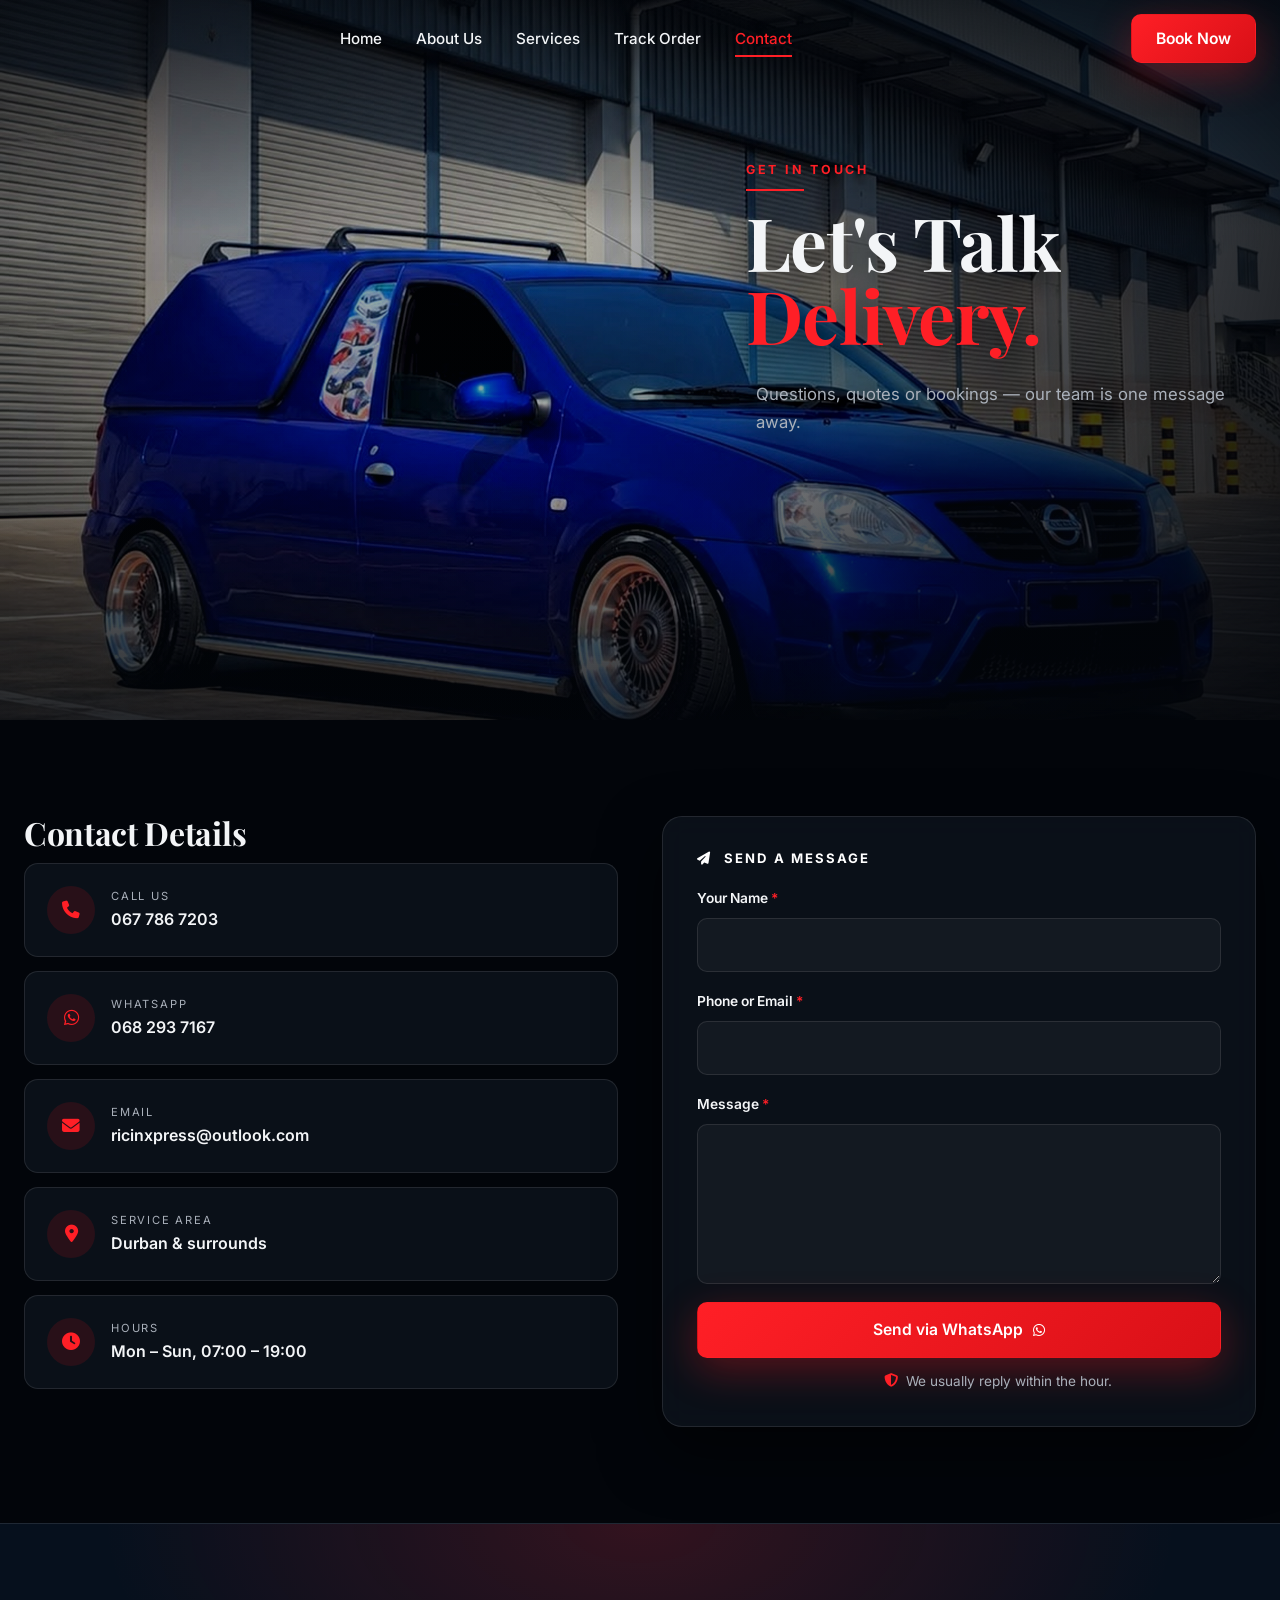
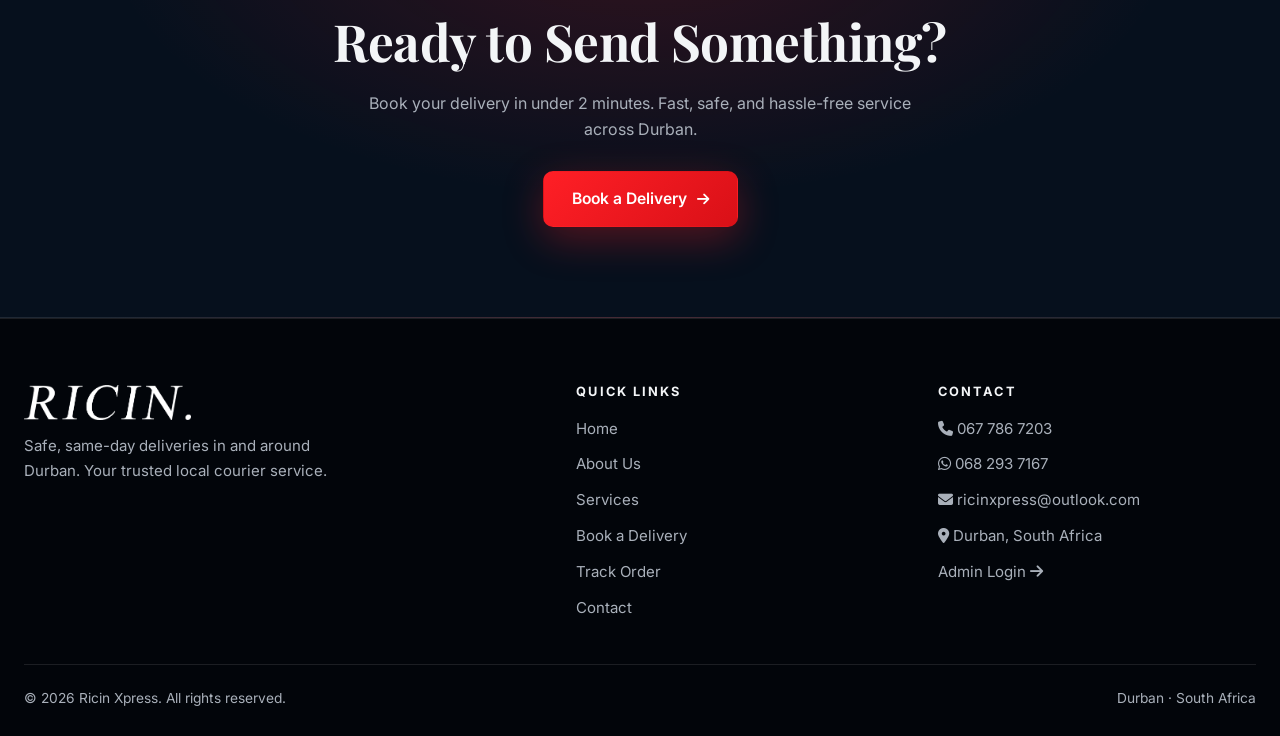
==== commit 3c56549e: "data" ====
--- a/contact.html
+++ b/contact.html
@@ -38,9 +38,9 @@
   </header>
 
   <main id="main">
-    <section class="page-hero">
+    <section class="page-hero contact-hero">
       <div class="hero-media">
-        <img src="orange.jpeg" alt="Red Ricin Xpress van outside the Durban depot">
+        <img src="blue-van-landscape.jpg" alt="Blue Ricin Xpress van outside a Durban depot">
       </div>
       <div class="container page-hero-inner">
         <span class="eyebrow">Get In Touch</span>
--- a/css/styles.css
+++ b/css/styles.css
@@ -1166,3 +1166,196 @@
 
 /* Keep hero copy readable over the brighter photo */
 .hero-sub, .hero-text, .hero-points li { text-shadow: 0 2px 14px rgba(0, 0, 0, 0.85); }
+
+/* ---------- Contact hero: full landscape vehicle presentation ---------- */
+.contact-hero {
+  min-height: 0;
+  height: 56.25vw;
+  max-height: 900px;
+  padding: 0;
+  display: flex;
+  align-items: stretch;
+}
+.contact-hero .hero-media img {
+  width: 100%;
+  height: 100%;
+  object-fit: cover;
+  object-position: center center;
+  -webkit-mask-image: none !important;
+  mask-image: none !important;
+  filter: brightness(1.05) contrast(1.05) saturate(1.06);
+}
+.contact-hero .hero-media::after {
+  background:
+    linear-gradient(90deg,
+      rgba(2, 5, 10, 0.42) 0%,
+      rgba(2, 5, 10, 0.18) 42%,
+      rgba(2, 5, 10, 0.56) 72%,
+      rgba(2, 5, 10, 0.84) 100%),
+    linear-gradient(180deg,
+      rgba(2, 5, 10, 0.74) 0%,
+      rgba(2, 5, 10, 0.10) 32%,
+      rgba(2, 5, 10, 0.28) 70%,
+      rgba(2, 5, 10, 0.78) 100%);
+}
+.contact-hero .page-hero-inner {
+  width: 100%;
+  max-width: var(--maxw);
+  display: flex;
+  flex-direction: column;
+  align-items: flex-end;
+  justify-content: flex-start;
+  padding-top: calc(var(--header-h) + 82px);
+}
+.contact-hero .eyebrow,
+.contact-hero .page-title,
+.contact-hero .page-lead {
+  width: min(100%, 510px);
+}
+.contact-hero .page-title {
+  text-shadow: 0 8px 30px rgba(0, 0, 0, 0.78);
+}
+.contact-hero .page-lead {
+  text-shadow: 0 4px 20px rgba(0, 0, 0, 0.78);
+}
+
+@media (max-width: 900px) {
+  .contact-hero {
+    height: 56.25vw;
+    max-height: none;
+    min-height: 320px;
+  }
+  .contact-hero .page-hero-inner {
+    align-items: flex-start;
+    justify-content: flex-end;
+    padding-top: calc(var(--header-h) + 28px);
+    padding-bottom: 34px;
+  }
+  .contact-hero .hero-media::after {
+    background:
+      linear-gradient(180deg,
+        rgba(2, 5, 10, 0.38) 0%,
+        rgba(2, 5, 10, 0.05) 34%,
+        rgba(2, 5, 10, 0.30) 58%,
+        rgba(2, 5, 10, 0.90) 100%);
+  }
+  .contact-hero .eyebrow,
+  .contact-hero .page-title,
+  .contact-hero .page-lead {
+    width: 100%;
+    max-width: 640px;
+  }
+}
+
+/* ---------- Contact page: mobile-first hero polish ---------- */
+@media (max-width: 900px) {
+  .contact-hero {
+    height: auto;
+    min-height: 0;
+    display: block;
+    overflow: hidden;
+    padding: 0;
+    background: #02050a;
+  }
+
+  /* Keep the full 16:9 blue van image visible on phones — no subject crop. */
+  .contact-hero .hero-media {
+    position: relative;
+    inset: auto;
+    width: 100%;
+    height: auto;
+    aspect-ratio: 16 / 9;
+    overflow: hidden;
+  }
+
+  .contact-hero .hero-media img {
+    width: 100%;
+    height: 100%;
+    object-fit: cover;
+    object-position: center center;
+    display: block;
+  }
+
+  .contact-hero .hero-media::after {
+    background:
+      linear-gradient(180deg,
+        rgba(2, 5, 10, 0.08) 0%,
+        rgba(2, 5, 10, 0.04) 38%,
+        rgba(2, 5, 10, 0.44) 66%,
+        rgba(2, 5, 10, 0.96) 100%);
+  }
+
+  /* Let the copy overlap the lower edge of the photograph cleanly. */
+  .contact-hero .page-hero-inner {
+    width: 100%;
+    max-width: var(--maxw);
+    margin: -92px auto 0;
+    padding: 0 24px 34px;
+    align-items: flex-start;
+    justify-content: flex-end;
+  }
+
+  .contact-hero .eyebrow {
+    width: auto;
+    margin-bottom: 10px;
+    font-size: 0.72rem;
+  }
+
+  .contact-hero .page-title {
+    width: 100%;
+    max-width: 620px;
+    font-size: clamp(2.35rem, 10vw, 3.5rem);
+    line-height: 0.98;
+    margin-bottom: 12px;
+  }
+
+  .contact-hero .page-lead {
+    width: 100%;
+    max-width: 560px;
+    font-size: 0.98rem;
+    line-height: 1.5;
+    color: rgba(255,255,255,.86);
+  }
+}
+
+@media (max-width: 480px) {
+  .header-inner { padding: 0 16px; }
+  .mobile-toggle { flex: 0 0 44px; }
+
+  .contact-hero .page-hero-inner {
+    margin-top: -86px;
+    padding: 0 18px 28px;
+  }
+
+  .contact-hero .eyebrow {
+    padding: 7px 12px;
+    letter-spacing: .14em;
+  }
+
+  .contact-hero .page-title {
+    font-size: clamp(2.15rem, 11.5vw, 3rem);
+  }
+
+  .contact-hero .page-lead {
+    font-size: 0.92rem;
+    max-width: 360px;
+  }
+
+  .contact-hero + .section {
+    padding-top: 54px;
+  }
+
+  .contact-card {
+    min-width: 0;
+    padding: 16px;
+  }
+
+  .contact-card .v {
+    overflow-wrap: anywhere;
+  }
+
+  .form-card {
+    width: 100%;
+    min-width: 0;
+  }
+}
